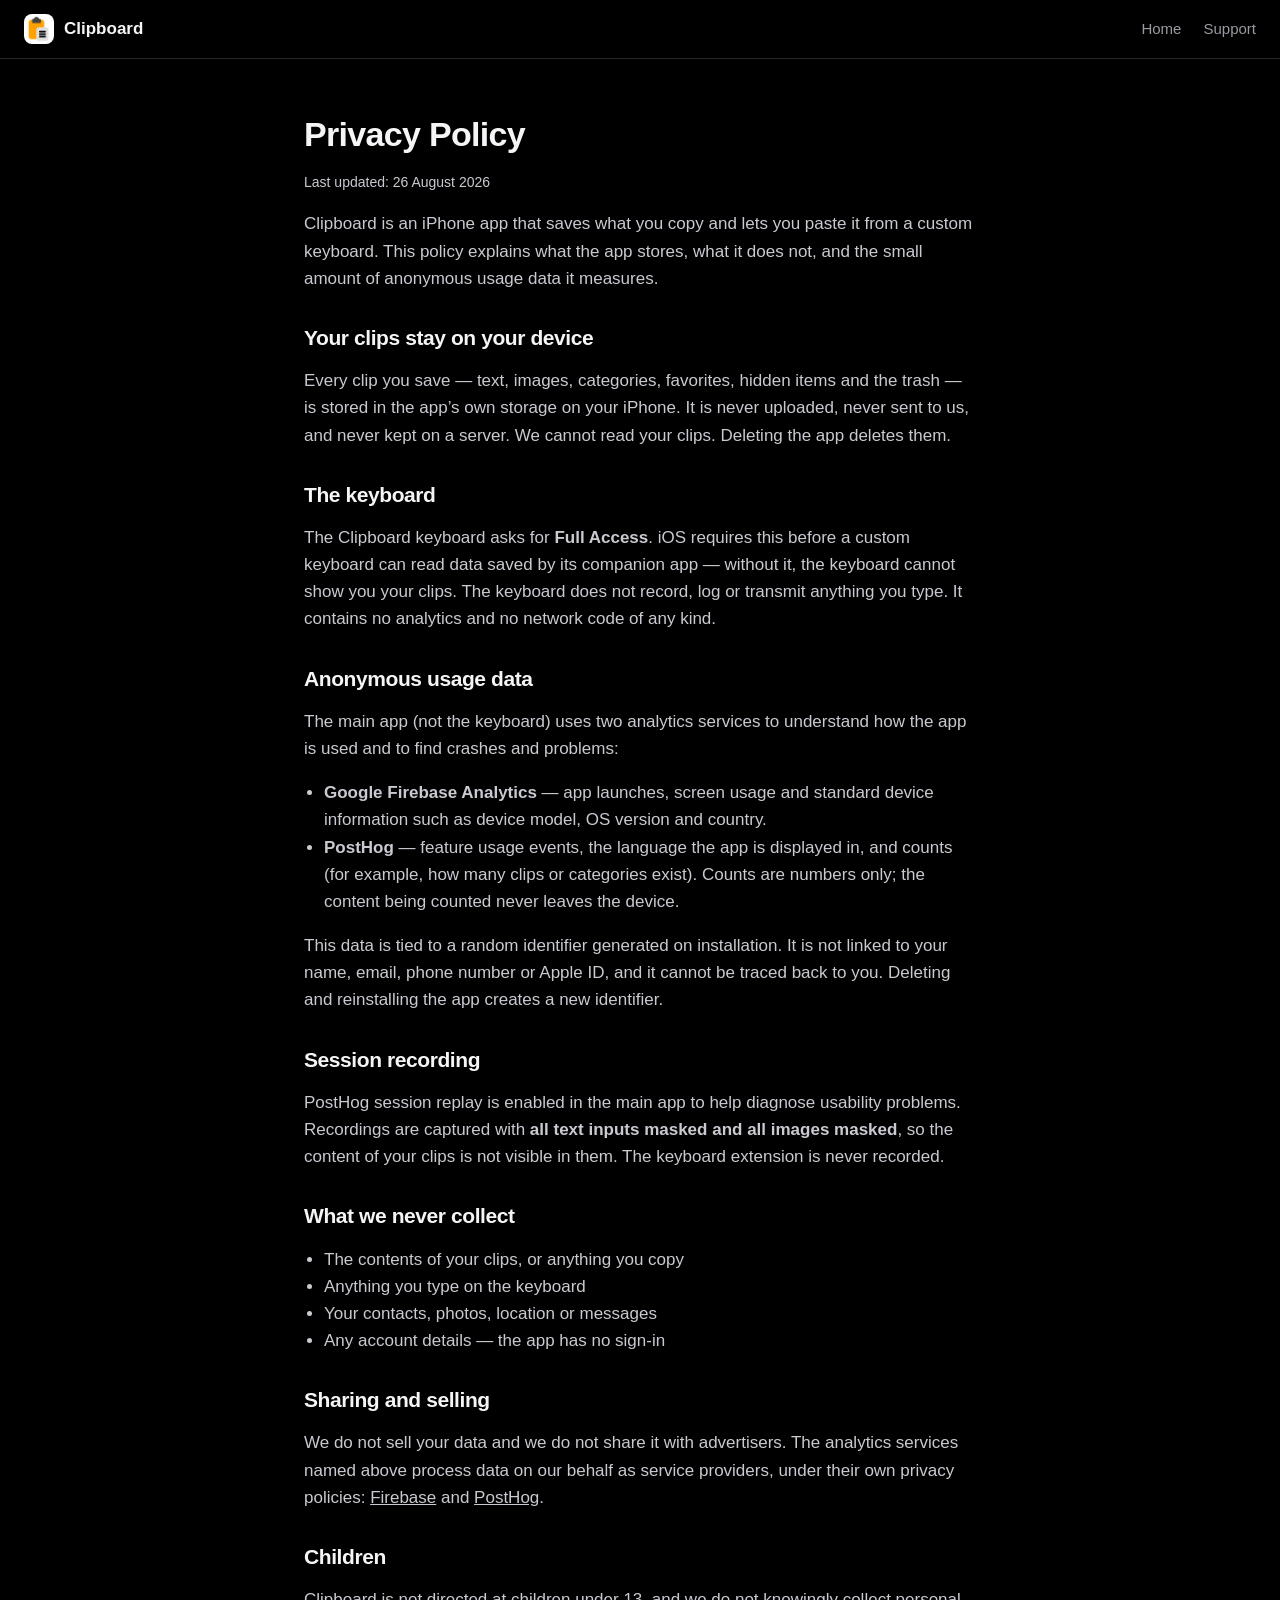
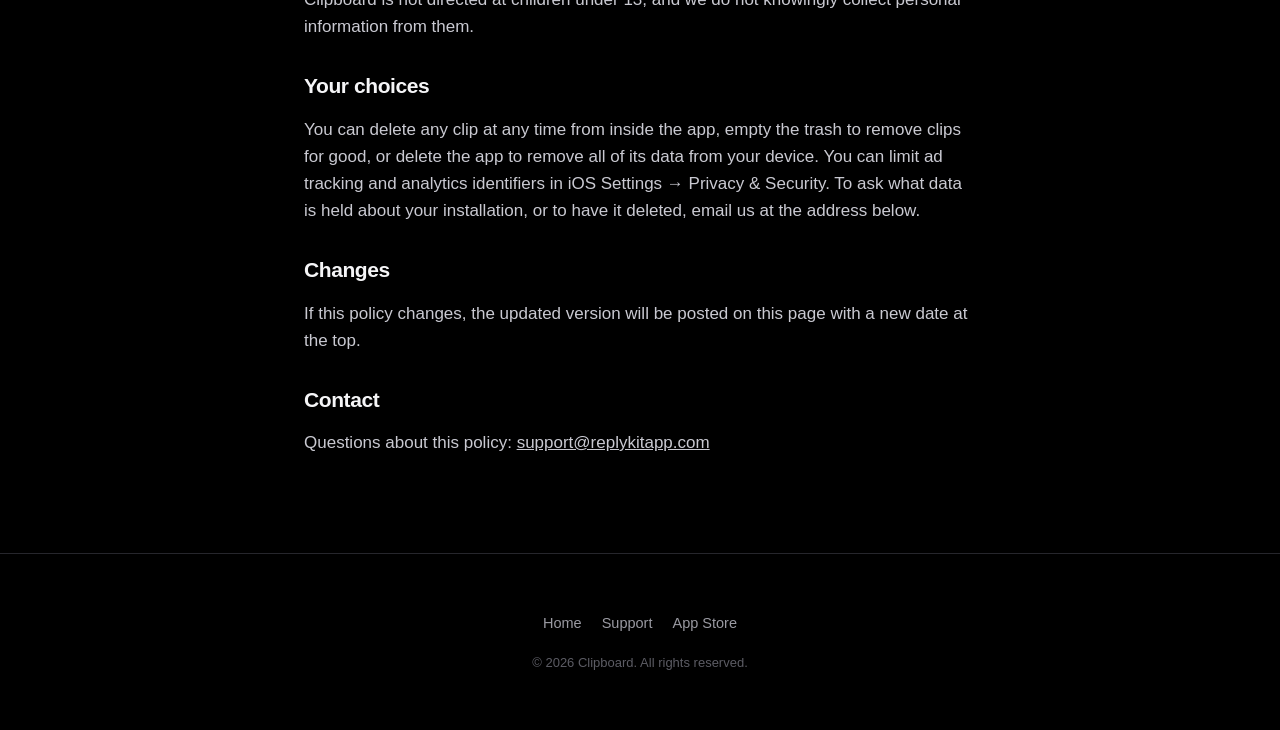
==== privacy.html @ fcdd83ca "Clipboard website: landing page, privacy policy, support page" ====
<!DOCTYPE html>
<html lang="en">
<head>
<meta charset="utf-8">
<meta name="viewport" content="width=device-width, initial-scale=1">
<title>Privacy Policy — Clipboard</title>
<meta name="description" content="How the Clipboard iPhone app handles your data.">
<link rel="icon" href="assets/favicon.png">
<link rel="apple-touch-icon" href="assets/apple-touch-icon.png">
<link rel="stylesheet" href="style.css">
</head>
<body>

<header class="nav">
  <a class="brand" href="./"><img src="assets/icon.png" alt=""><span>Clipboard</span></a>
  <nav><a href="./">Home</a><a href="support.html">Support</a></nav>
</header>

<main class="page">
  <h1>Privacy Policy</h1>
  <p class="updated">Last updated: 26 August 2026</p>

  <p>Clipboard is an iPhone app that saves what you copy and lets you paste it from a custom keyboard. This policy explains what the app stores, what it does not, and the small amount of anonymous usage data it measures.</p>

  <h2>Your clips stay on your device</h2>
  <p>Every clip you save — text, images, categories, favorites, hidden items and the trash — is stored in the app’s own storage on your iPhone. It is never uploaded, never sent to us, and never kept on a server. We cannot read your clips. Deleting the app deletes them.</p>

  <h2>The keyboard</h2>
  <p>The Clipboard keyboard asks for <strong>Full Access</strong>. iOS requires this before a custom keyboard can read data saved by its companion app — without it, the keyboard cannot show you your clips. The keyboard does not record, log or transmit anything you type. It contains no analytics and no network code of any kind.</p>

  <h2>Anonymous usage data</h2>
  <p>The main app (not the keyboard) uses two analytics services to understand how the app is used and to find crashes and problems:</p>
  <ul>
    <li><strong>Google Firebase Analytics</strong> — app launches, screen usage and standard device information such as device model, OS version and country.</li>
    <li><strong>PostHog</strong> — feature usage events, the language the app is displayed in, and counts (for example, how many clips or categories exist). Counts are numbers only; the content being counted never leaves the device.</li>
  </ul>
  <p>This data is tied to a random identifier generated on installation. It is not linked to your name, email, phone number or Apple ID, and it cannot be traced back to you. Deleting and reinstalling the app creates a new identifier.</p>

  <h2>Session recording</h2>
  <p>PostHog session replay is enabled in the main app to help diagnose usability problems. Recordings are captured with <strong>all text inputs masked and all images masked</strong>, so the content of your clips is not visible in them. The keyboard extension is never recorded.</p>

  <h2>What we never collect</h2>
  <ul>
    <li>The contents of your clips, or anything you copy</li>
    <li>Anything you type on the keyboard</li>
    <li>Your contacts, photos, location or messages</li>
    <li>Any account details — the app has no sign-in</li>
  </ul>

  <h2>Sharing and selling</h2>
  <p>We do not sell your data and we do not share it with advertisers. The analytics services named above process data on our behalf as service providers, under their own privacy policies: <a href="https://firebase.google.com/support/privacy">Firebase</a> and <a href="https://posthog.com/privacy">PostHog</a>.</p>

  <h2>Children</h2>
  <p>Clipboard is not directed at children under 13, and we do not knowingly collect personal information from them.</p>

  <h2>Your choices</h2>
  <p>You can delete any clip at any time from inside the app, empty the trash to remove clips for good, or delete the app to remove all of its data from your device. You can limit ad tracking and analytics identifiers in iOS Settings → Privacy &amp; Security. To ask what data is held about your installation, or to have it deleted, email us at the address below.</p>

  <h2>Changes</h2>
  <p>If this policy changes, the updated version will be posted on this page with a new date at the top.</p>

  <h2>Contact</h2>
  <p>Questions about this policy: <a href="mailto:support@replykitapp.com">support@replykitapp.com</a></p>
</main>

<footer class="footer">
  <nav><a href="./">Home</a><a href="support.html">Support</a><a href="https://apps.apple.com/app/id6804240016">App Store</a></nav>
  <p class="copy">© 2026 Clipboard. All rights reserved.</p>
</footer>

</body>
</html>
---- style.css ----
/* Clipboard — landing page styles */

:root {
  --bg: #000000;
  --bg-alt: #0d0d0f;
  --card: #16161a;
  --line: #26262c;
  --text: #f5f5f7;
  --muted: #9a9aa2;
  --accent: #ffd60a;
  --accent-ink: #17170a;
  --radius: 18px;
  --max: 1080px;
  --font: -apple-system, BlinkMacSystemFont, "SF Pro Text", "Segoe UI", Roboto, Helvetica, Arial, sans-serif;
}

* { box-sizing: border-box; }

html { scroll-behavior: smooth; }

body {
  margin: 0;
  background: var(--bg);
  color: var(--text);
  font-family: var(--font);
  font-size: 17px;
  line-height: 1.6;
  -webkit-font-smoothing: antialiased;
}

img { max-width: 100%; display: block; }

a { color: inherit; }

h1, h2, h3 { line-height: 1.15; letter-spacing: -0.02em; margin: 0 0 .5em; }

/* ---------- nav ---------- */

.nav {
  position: sticky;
  top: 0;
  z-index: 10;
  display: flex;
  align-items: center;
  justify-content: space-between;
  gap: 16px;
  padding: 14px 24px;
  background: rgba(0, 0, 0, .72);
  backdrop-filter: saturate(180%) blur(14px);
  border-bottom: 1px solid var(--line);
}

.brand {
  display: flex;
  align-items: center;
  gap: 10px;
  font-weight: 600;
  text-decoration: none;
}

.brand img { width: 30px; height: 30px; border-radius: 8px; }

.nav nav { display: flex; align-items: center; gap: 22px; }

.nav nav a { color: var(--muted); text-decoration: none; font-size: 15px; }

.nav nav a:hover { color: var(--text); }

/* ---------- buttons ---------- */

.btn {
  display: inline-block;
  background: var(--accent);
  color: var(--accent-ink);
  font-weight: 600;
  font-size: 16px;
  text-decoration: none;
  padding: 13px 24px;
  border-radius: 999px;
  border: 1px solid var(--accent);
  transition: transform .15s ease, opacity .15s ease;
}

.btn:hover { transform: translateY(-1px); opacity: .92; }

.btn-sm { padding: 8px 16px; font-size: 14px; }

.btn-ghost {
  background: transparent;
  color: var(--text);
  border-color: var(--line);
}

/* ---------- hero ---------- */

.hero {
  max-width: var(--max);
  margin: 0 auto;
  padding: 72px 24px 40px;
  display: grid;
  grid-template-columns: 1.05fr .95fr;
  gap: 48px;
  align-items: center;
}

.eyebrow {
  margin: 0 0 14px;
  font-size: 13px;
  letter-spacing: .12em;
  text-transform: uppercase;
  color: var(--accent);
}

.hero h1 { font-size: clamp(38px, 5.4vw, 60px); font-weight: 700; }

.hi { color: var(--accent); }

.lede { color: var(--muted); font-size: 18px; max-width: 46ch; }

.cta { display: flex; flex-wrap: wrap; gap: 12px; margin: 28px 0 14px; }

.fineprint { color: #6d6d76; font-size: 14px; margin: 0; }

.hero-shots { position: relative; min-height: 460px; }

.shot {
  border-radius: 26px;
  border: 1px solid var(--line);
  box-shadow: 0 30px 70px rgba(0, 0, 0, .75);
}

.shot-back {
  position: absolute;
  top: 0;
  right: 0;
  width: 62%;
  transform: rotate(4deg);
  opacity: .85;
}

.shot-front {
  position: relative;
  width: 62%;
  margin-top: 46px;
  transform: rotate(-3deg);
}

/* ---------- sections ---------- */

.section {
  max-width: var(--max);
  margin: 0 auto;
  padding: 72px 24px;
}

.section h2 { font-size: clamp(26px, 3.4vw, 36px); margin-bottom: 32px; }

.section-alt {
  max-width: none;
  background: var(--bg-alt);
  border-block: 1px solid var(--line);
}

.section-alt > * { max-width: var(--max); margin-inline: auto; }

/* ---------- feature grid ---------- */

.grid {
  display: grid;
  grid-template-columns: repeat(auto-fit, minmax(260px, 1fr));
  gap: 18px;
}

.card {
  background: var(--card);
  border: 1px solid var(--line);
  border-radius: var(--radius);
  padding: 24px;
}

.card h3 { font-size: 19px; }

.card p { color: var(--muted); margin: 0; font-size: 15.5px; }

.ico { font-size: 24px; margin-bottom: 10px; }

/* ---------- steps ---------- */

.steps {
  list-style: none;
  counter-reset: none;
  margin: 0;
  padding: 0;
  display: grid;
  grid-template-columns: repeat(auto-fit, minmax(260px, 1fr));
  gap: 28px;
}

.num {
  display: grid;
  place-items: center;
  width: 38px;
  height: 38px;
  border-radius: 50%;
  background: var(--accent);
  color: var(--accent-ink);
  font-weight: 700;
  margin-bottom: 14px;
}

.steps h3 { font-size: 19px; }

.steps p { color: var(--muted); margin: 0; font-size: 15.5px; }

/* ---------- screenshot strip ---------- */

.strip {
  display: flex;
  gap: 20px;
  overflow-x: auto;
  padding-bottom: 12px;
  scroll-snap-type: x mandatory;
}

.strip figure { margin: 0; flex: 0 0 240px; scroll-snap-align: start; }

.strip img { border-radius: 22px; border: 1px solid var(--line); }

.strip figcaption { color: var(--muted); font-size: 14px; margin-top: 10px; text-align: center; }

/* ---------- privacy ---------- */

.privacy p { color: var(--muted); max-width: 62ch; font-size: 17px; }

.privacy .btn-ghost { margin-top: 18px; }

/* ---------- faq ---------- */

.faq details {
  border-bottom: 1px solid var(--line);
  padding: 18px 0;
}

.faq summary { cursor: pointer; font-weight: 600; font-size: 17px; }

.faq summary::marker { color: var(--accent); }

.faq p { color: var(--muted); margin: 10px 0 0; font-size: 15.5px; }

/* ---------- footer ---------- */

.footer {
  border-top: 1px solid var(--line);
  padding: 40px 24px 56px;
  text-align: center;
  color: var(--muted);
  font-size: 14.5px;
}

.footer > div { display: flex; align-items: center; justify-content: center; gap: 10px; }

.foot-icon { width: 26px; height: 26px; border-radius: 7px; }

.footer nav { display: flex; flex-wrap: wrap; justify-content: center; gap: 20px; margin: 18px 0; }

.footer nav a { text-decoration: none; }

.footer nav a:hover { color: var(--accent); }

.copy { color: #5c5c64; font-size: 13px; margin: 0; }

/* ---------- article pages (privacy, support) ---------- */

.page {
  max-width: 720px;
  margin: 0 auto;
  padding: 56px 24px 80px;
}

.page h1 { font-size: 34px; }

.page h2 { font-size: 21px; margin-top: 34px; }

.page p, .page li { color: #c9c9d1; }

.page ul { padding-left: 20px; }

.updated { color: var(--muted); font-size: 14px; }

/* ---------- responsive ---------- */

@media (max-width: 820px) {
  .hero { grid-template-columns: 1fr; padding-top: 48px; }
  .hero-shots { min-height: 0; display: flex; justify-content: center; gap: 14px; }
  .shot-back { position: static; width: 46%; transform: rotate(3deg); }
  .shot-front { width: 46%; margin-top: 0; }
  .nav nav a:not(.btn) { display: none; }
}
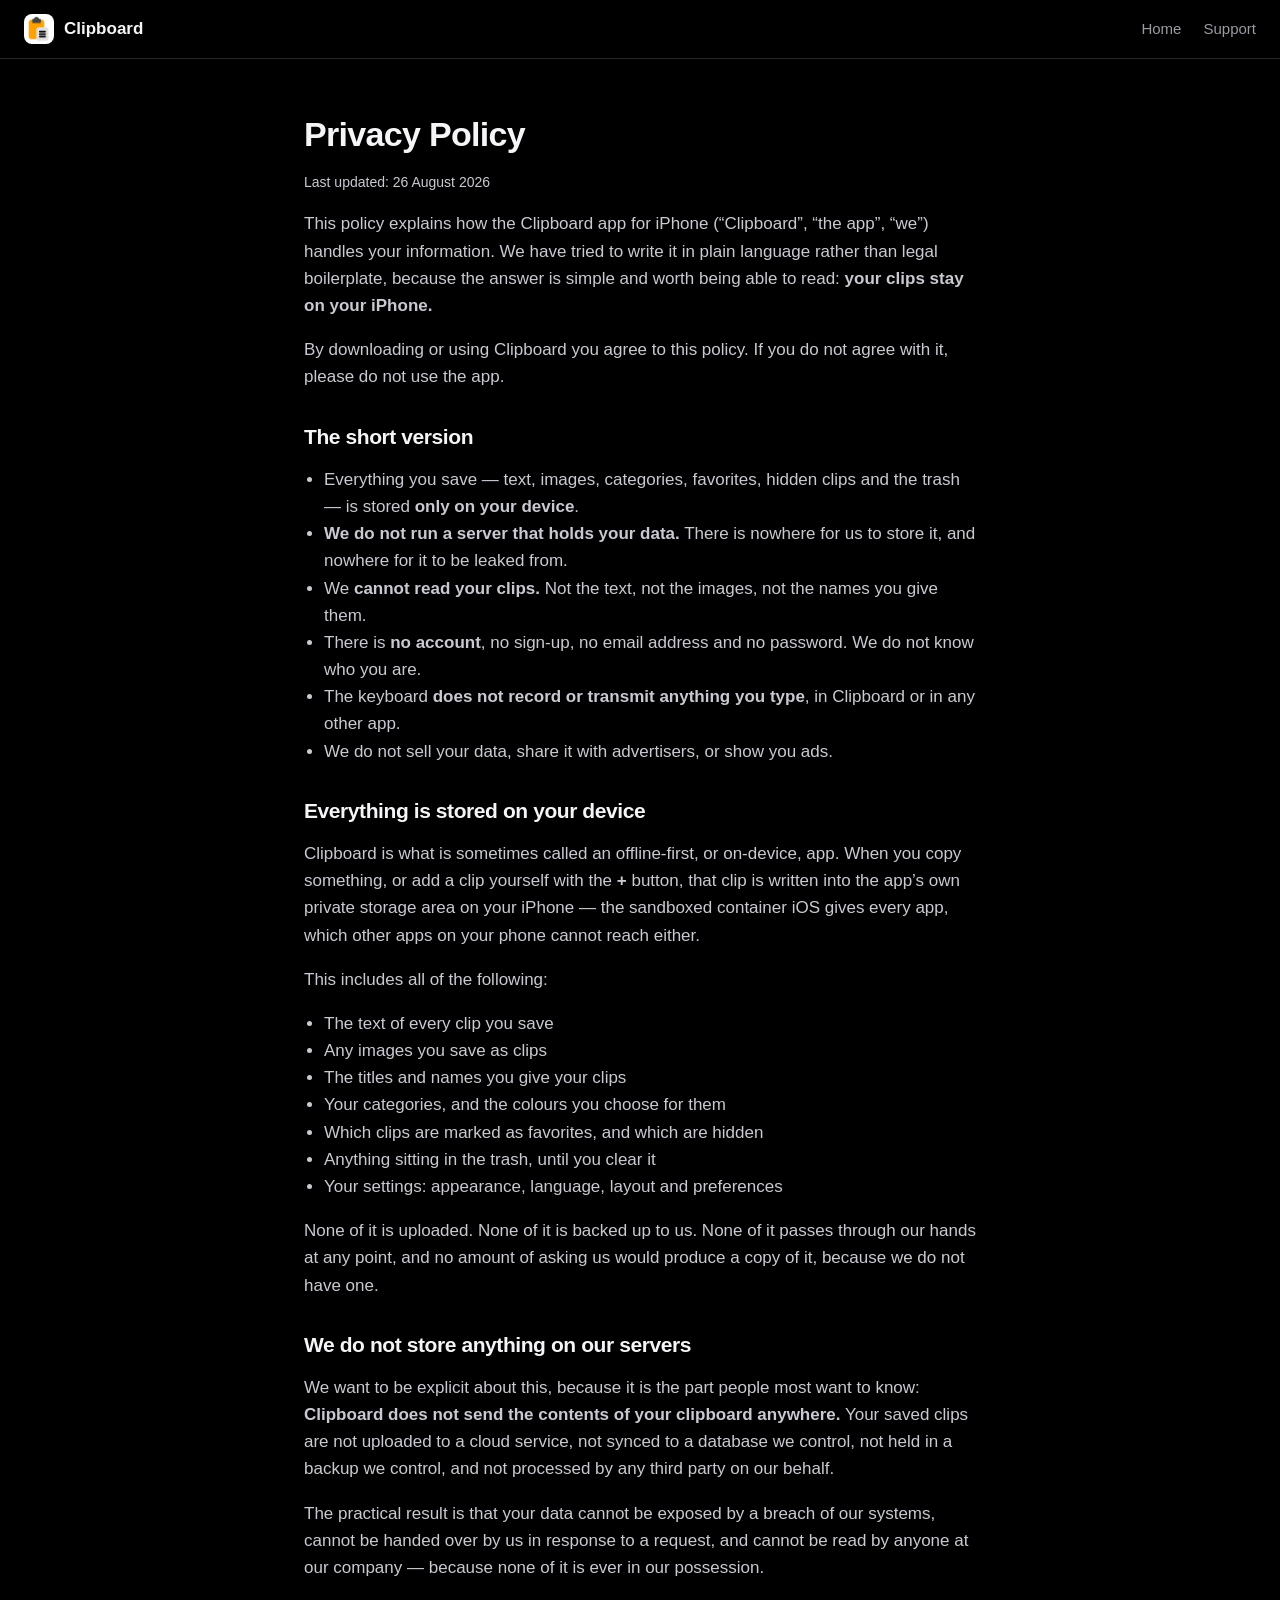
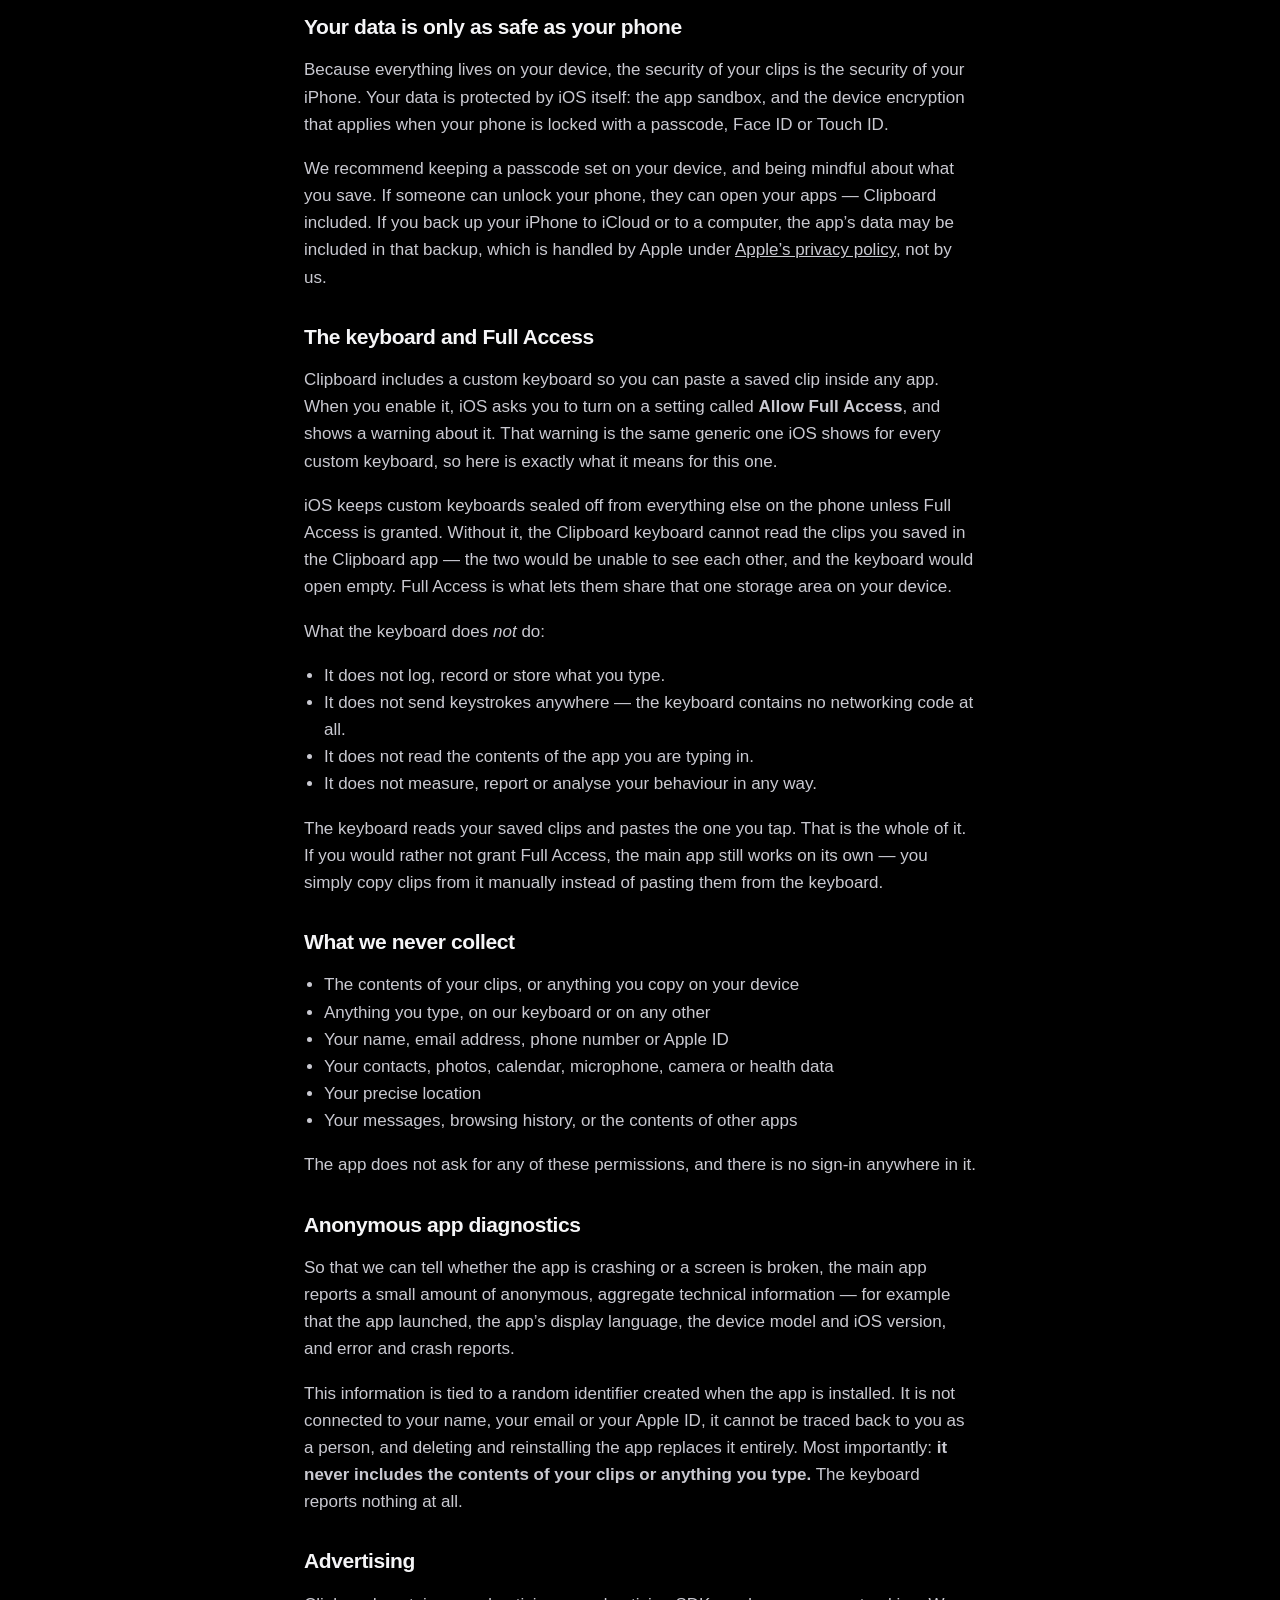
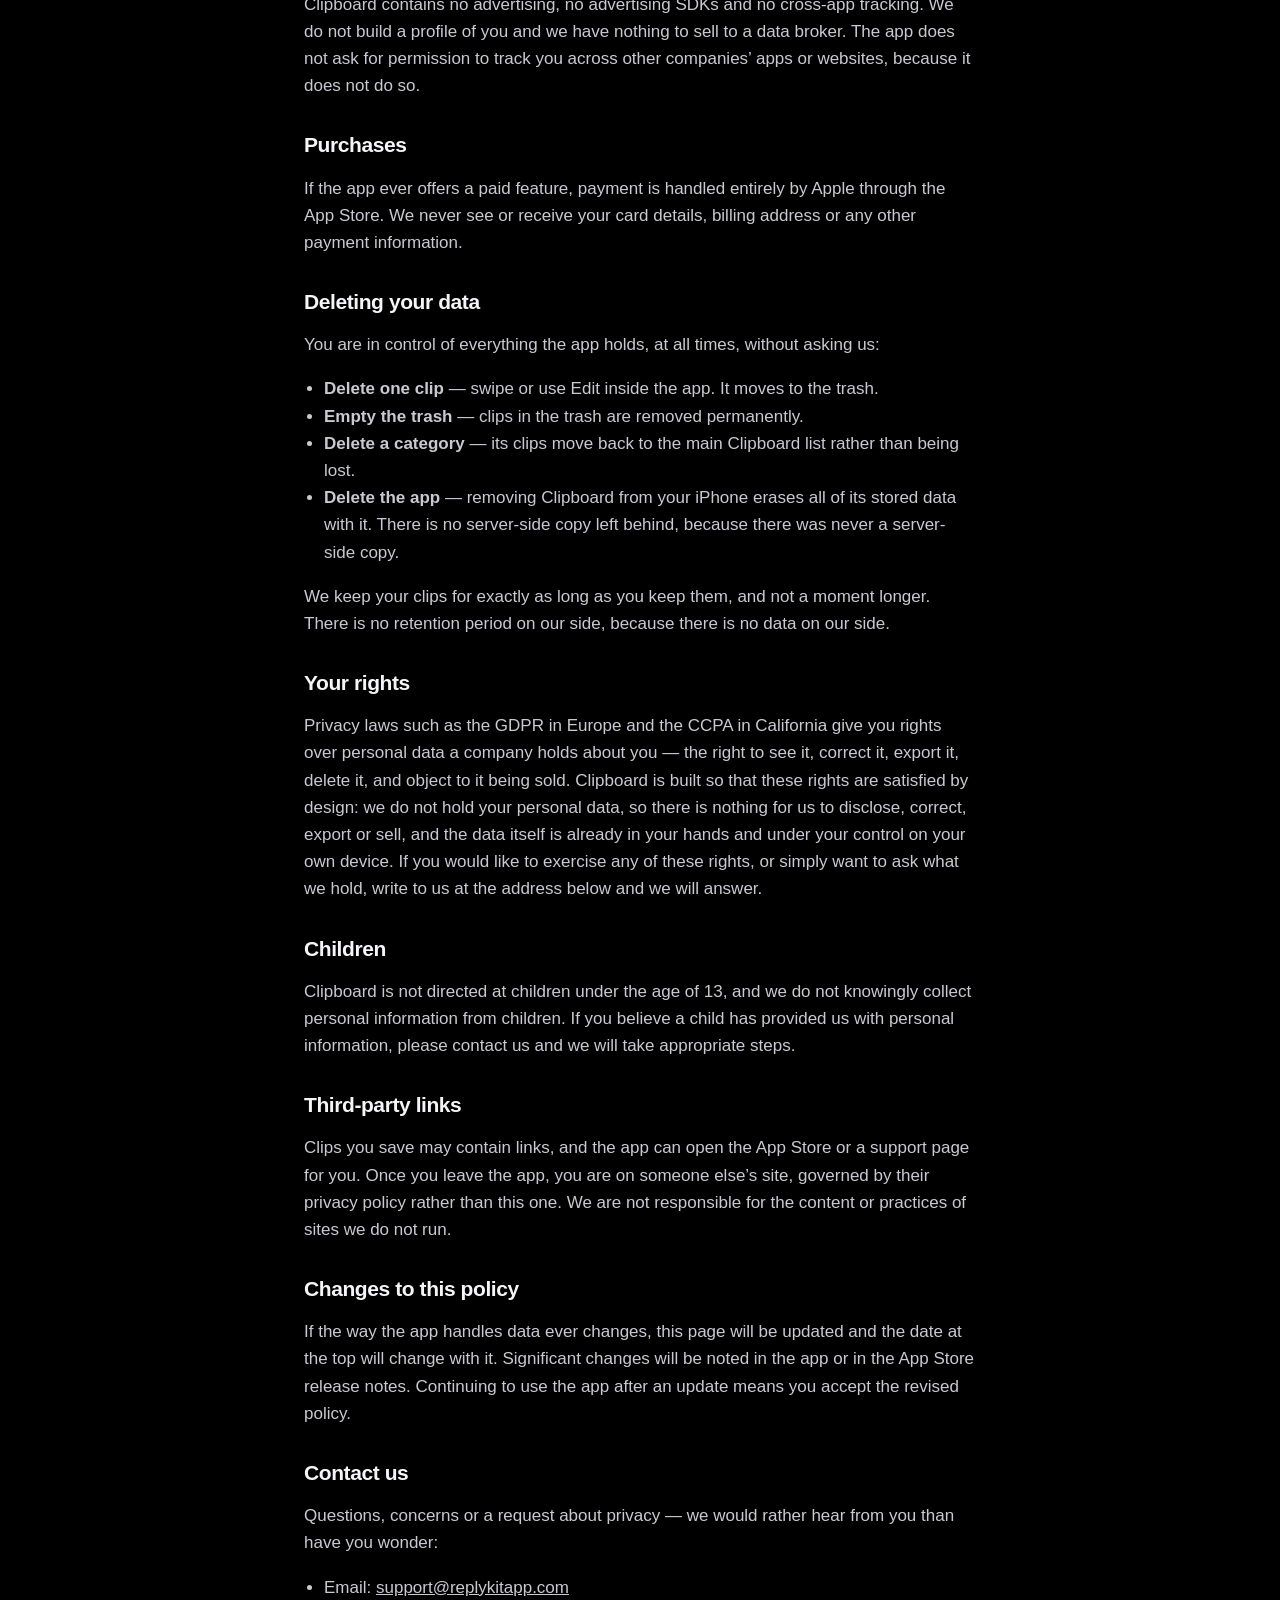
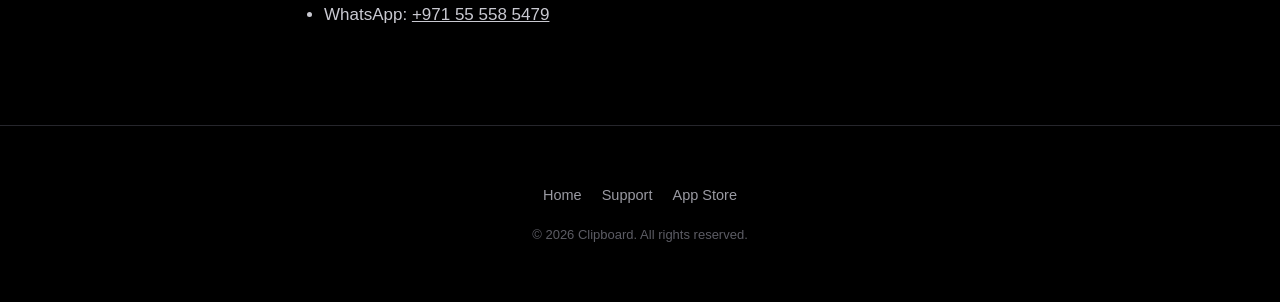
==== commit 6cf56332: "Rewrite privacy policy: on-device storage, no server, expanded sections" ====
--- a/privacy.html
+++ b/privacy.html
@@ -4,7 +4,7 @@
 <meta charset="utf-8">
 <meta name="viewport" content="width=device-width, initial-scale=1">
 <title>Privacy Policy — Clipboard</title>
-<meta name="description" content="How the Clipboard iPhone app handles your data.">
+<meta name="description" content="Everything you save in Clipboard stays on your iPhone. Nothing is uploaded, and nothing is stored on our servers.">
 <link rel="icon" href="assets/favicon.png">
 <link rel="apple-touch-icon" href="assets/apple-touch-icon.png">
 <link rel="stylesheet" href="style.css">
@@ -20,47 +20,103 @@
   <h1>Privacy Policy</h1>
   <p class="updated">Last updated: 26 August 2026</p>
 
-  <p>Clipboard is an iPhone app that saves what you copy and lets you paste it from a custom keyboard. This policy explains what the app stores, what it does not, and the small amount of anonymous usage data it measures.</p>
+  <p>This policy explains how the Clipboard app for iPhone (“Clipboard”, “the app”, “we”) handles your information. We have tried to write it in plain language rather than legal boilerplate, because the answer is simple and worth being able to read: <strong>your clips stay on your iPhone.</strong></p>
 
-  <h2>Your clips stay on your device</h2>
-  <p>Every clip you save — text, images, categories, favorites, hidden items and the trash — is stored in the app’s own storage on your iPhone. It is never uploaded, never sent to us, and never kept on a server. We cannot read your clips. Deleting the app deletes them.</p>
+  <p>By downloading or using Clipboard you agree to this policy. If you do not agree with it, please do not use the app.</p>
 
-  <h2>The keyboard</h2>
-  <p>The Clipboard keyboard asks for <strong>Full Access</strong>. iOS requires this before a custom keyboard can read data saved by its companion app — without it, the keyboard cannot show you your clips. The keyboard does not record, log or transmit anything you type. It contains no analytics and no network code of any kind.</p>
+  <h2>The short version</h2>
+  <ul>
+    <li>Everything you save — text, images, categories, favorites, hidden clips and the trash — is stored <strong>only on your device</strong>.</li>
+    <li><strong>We do not run a server that holds your data.</strong> There is nowhere for us to store it, and nowhere for it to be leaked from.</li>
+    <li>We <strong>cannot read your clips.</strong> Not the text, not the images, not the names you give them.</li>
+    <li>There is <strong>no account</strong>, no sign-up, no email address and no password. We do not know who you are.</li>
+    <li>The keyboard <strong>does not record or transmit anything you type</strong>, in Clipboard or in any other app.</li>
+    <li>We do not sell your data, share it with advertisers, or show you ads.</li>
+  </ul>
 
-  <h2>Anonymous usage data</h2>
-  <p>The main app (not the keyboard) uses two analytics services to understand how the app is used and to find crashes and problems:</p>
+  <h2>Everything is stored on your device</h2>
+  <p>Clipboard is what is sometimes called an offline-first, or on-device, app. When you copy something, or add a clip yourself with the <strong>+</strong> button, that clip is written into the app’s own private storage area on your iPhone — the sandboxed container iOS gives every app, which other apps on your phone cannot reach either.</p>
+  <p>This includes all of the following:</p>
   <ul>
-    <li><strong>Google Firebase Analytics</strong> — app launches, screen usage and standard device information such as device model, OS version and country.</li>
-    <li><strong>PostHog</strong> — feature usage events, the language the app is displayed in, and counts (for example, how many clips or categories exist). Counts are numbers only; the content being counted never leaves the device.</li>
+    <li>The text of every clip you save</li>
+    <li>Any images you save as clips</li>
+    <li>The titles and names you give your clips</li>
+    <li>Your categories, and the colours you choose for them</li>
+    <li>Which clips are marked as favorites, and which are hidden</li>
+    <li>Anything sitting in the trash, until you clear it</li>
+    <li>Your settings: appearance, language, layout and preferences</li>
   </ul>
-  <p>This data is tied to a random identifier generated on installation. It is not linked to your name, email, phone number or Apple ID, and it cannot be traced back to you. Deleting and reinstalling the app creates a new identifier.</p>
+  <p>None of it is uploaded. None of it is backed up to us. None of it passes through our hands at any point, and no amount of asking us would produce a copy of it, because we do not have one.</p>
 
-  <h2>Session recording</h2>
-  <p>PostHog session replay is enabled in the main app to help diagnose usability problems. Recordings are captured with <strong>all text inputs masked and all images masked</strong>, so the content of your clips is not visible in them. The keyboard extension is never recorded.</p>
+  <h2>We do not store anything on our servers</h2>
+  <p>We want to be explicit about this, because it is the part people most want to know: <strong>Clipboard does not send the contents of your clipboard anywhere.</strong> Your saved clips are not uploaded to a cloud service, not synced to a database we control, not held in a backup we control, and not processed by any third party on our behalf.</p>
+  <p>The practical result is that your data cannot be exposed by a breach of our systems, cannot be handed over by us in response to a request, and cannot be read by anyone at our company — because none of it is ever in our possession.</p>
+
+  <h2>Your data is only as safe as your phone</h2>
+  <p>Because everything lives on your device, the security of your clips is the security of your iPhone. Your data is protected by iOS itself: the app sandbox, and the device encryption that applies when your phone is locked with a passcode, Face&nbsp;ID or Touch&nbsp;ID.</p>
+  <p>We recommend keeping a passcode set on your device, and being mindful about what you save. If someone can unlock your phone, they can open your apps — Clipboard included. If you back up your iPhone to iCloud or to a computer, the app’s data may be included in that backup, which is handled by Apple under <a href="https://www.apple.com/legal/privacy/">Apple’s privacy policy</a>, not by us.</p>
+
+  <h2>The keyboard and Full Access</h2>
+  <p>Clipboard includes a custom keyboard so you can paste a saved clip inside any app. When you enable it, iOS asks you to turn on a setting called <strong>Allow Full Access</strong>, and shows a warning about it. That warning is the same generic one iOS shows for every custom keyboard, so here is exactly what it means for this one.</p>
+  <p>iOS keeps custom keyboards sealed off from everything else on the phone unless Full Access is granted. Without it, the Clipboard keyboard cannot read the clips you saved in the Clipboard app — the two would be unable to see each other, and the keyboard would open empty. Full Access is what lets them share that one storage area on your device.</p>
+  <p>What the keyboard does <em>not</em> do:</p>
+  <ul>
+    <li>It does not log, record or store what you type.</li>
+    <li>It does not send keystrokes anywhere — the keyboard contains no networking code at all.</li>
+    <li>It does not read the contents of the app you are typing in.</li>
+    <li>It does not measure, report or analyse your behaviour in any way.</li>
+  </ul>
+  <p>The keyboard reads your saved clips and pastes the one you tap. That is the whole of it. If you would rather not grant Full Access, the main app still works on its own — you simply copy clips from it manually instead of pasting them from the keyboard.</p>
 
   <h2>What we never collect</h2>
   <ul>
-    <li>The contents of your clips, or anything you copy</li>
-    <li>Anything you type on the keyboard</li>
-    <li>Your contacts, photos, location or messages</li>
-    <li>Any account details — the app has no sign-in</li>
+    <li>The contents of your clips, or anything you copy on your device</li>
+    <li>Anything you type, on our keyboard or on any other</li>
+    <li>Your name, email address, phone number or Apple ID</li>
+    <li>Your contacts, photos, calendar, microphone, camera or health data</li>
+    <li>Your precise location</li>
+    <li>Your messages, browsing history, or the contents of other apps</li>
   </ul>
+  <p>The app does not ask for any of these permissions, and there is no sign-in anywhere in it.</p>
 
-  <h2>Sharing and selling</h2>
-  <p>We do not sell your data and we do not share it with advertisers. The analytics services named above process data on our behalf as service providers, under their own privacy policies: <a href="https://firebase.google.com/support/privacy">Firebase</a> and <a href="https://posthog.com/privacy">PostHog</a>.</p>
+  <h2>Anonymous app diagnostics</h2>
+  <p>So that we can tell whether the app is crashing or a screen is broken, the main app reports a small amount of anonymous, aggregate technical information — for example that the app launched, the app’s display language, the device model and iOS version, and error and crash reports.</p>
+  <p>This information is tied to a random identifier created when the app is installed. It is not connected to your name, your email or your Apple ID, it cannot be traced back to you as a person, and deleting and reinstalling the app replaces it entirely. Most importantly: <strong>it never includes the contents of your clips or anything you type.</strong> The keyboard reports nothing at all.</p>
+
+  <h2>Advertising</h2>
+  <p>Clipboard contains no advertising, no advertising SDKs and no cross-app tracking. We do not build a profile of you and we have nothing to sell to a data broker. The app does not ask for permission to track you across other companies’ apps or websites, because it does not do so.</p>
+
+  <h2>Purchases</h2>
+  <p>If the app ever offers a paid feature, payment is handled entirely by Apple through the App Store. We never see or receive your card details, billing address or any other payment information.</p>
+
+  <h2>Deleting your data</h2>
+  <p>You are in control of everything the app holds, at all times, without asking us:</p>
+  <ul>
+    <li><strong>Delete one clip</strong> — swipe or use Edit inside the app. It moves to the trash.</li>
+    <li><strong>Empty the trash</strong> — clips in the trash are removed permanently.</li>
+    <li><strong>Delete a category</strong> — its clips move back to the main Clipboard list rather than being lost.</li>
+    <li><strong>Delete the app</strong> — removing Clipboard from your iPhone erases all of its stored data with it. There is no server-side copy left behind, because there was never a server-side copy.</li>
+  </ul>
+  <p>We keep your clips for exactly as long as you keep them, and not a moment longer. There is no retention period on our side, because there is no data on our side.</p>
+
+  <h2>Your rights</h2>
+  <p>Privacy laws such as the GDPR in Europe and the CCPA in California give you rights over personal data a company holds about you — the right to see it, correct it, export it, delete it, and object to it being sold. Clipboard is built so that these rights are satisfied by design: we do not hold your personal data, so there is nothing for us to disclose, correct, export or sell, and the data itself is already in your hands and under your control on your own device. If you would like to exercise any of these rights, or simply want to ask what we hold, write to us at the address below and we will answer.</p>
 
   <h2>Children</h2>
-  <p>Clipboard is not directed at children under 13, and we do not knowingly collect personal information from them.</p>
+  <p>Clipboard is not directed at children under the age of 13, and we do not knowingly collect personal information from children. If you believe a child has provided us with personal information, please contact us and we will take appropriate steps.</p>
 
-  <h2>Your choices</h2>
-  <p>You can delete any clip at any time from inside the app, empty the trash to remove clips for good, or delete the app to remove all of its data from your device. You can limit ad tracking and analytics identifiers in iOS Settings → Privacy &amp; Security. To ask what data is held about your installation, or to have it deleted, email us at the address below.</p>
+  <h2>Third-party links</h2>
+  <p>Clips you save may contain links, and the app can open the App Store or a support page for you. Once you leave the app, you are on someone else’s site, governed by their privacy policy rather than this one. We are not responsible for the content or practices of sites we do not run.</p>
 
-  <h2>Changes</h2>
-  <p>If this policy changes, the updated version will be posted on this page with a new date at the top.</p>
+  <h2>Changes to this policy</h2>
+  <p>If the way the app handles data ever changes, this page will be updated and the date at the top will change with it. Significant changes will be noted in the app or in the App Store release notes. Continuing to use the app after an update means you accept the revised policy.</p>
 
-  <h2>Contact</h2>
-  <p>Questions about this policy: <a href="mailto:support@replykitapp.com">support@replykitapp.com</a></p>
+  <h2>Contact us</h2>
+  <p>Questions, concerns or a request about privacy — we would rather hear from you than have you wonder:</p>
+  <ul>
+    <li>Email: <a href="mailto:support@replykitapp.com">support@replykitapp.com</a></li>
+    <li>WhatsApp: <a href="https://wa.me/971555585479">+971 55 558 5479</a></li>
+  </ul>
 </main>
 
 <footer class="footer">
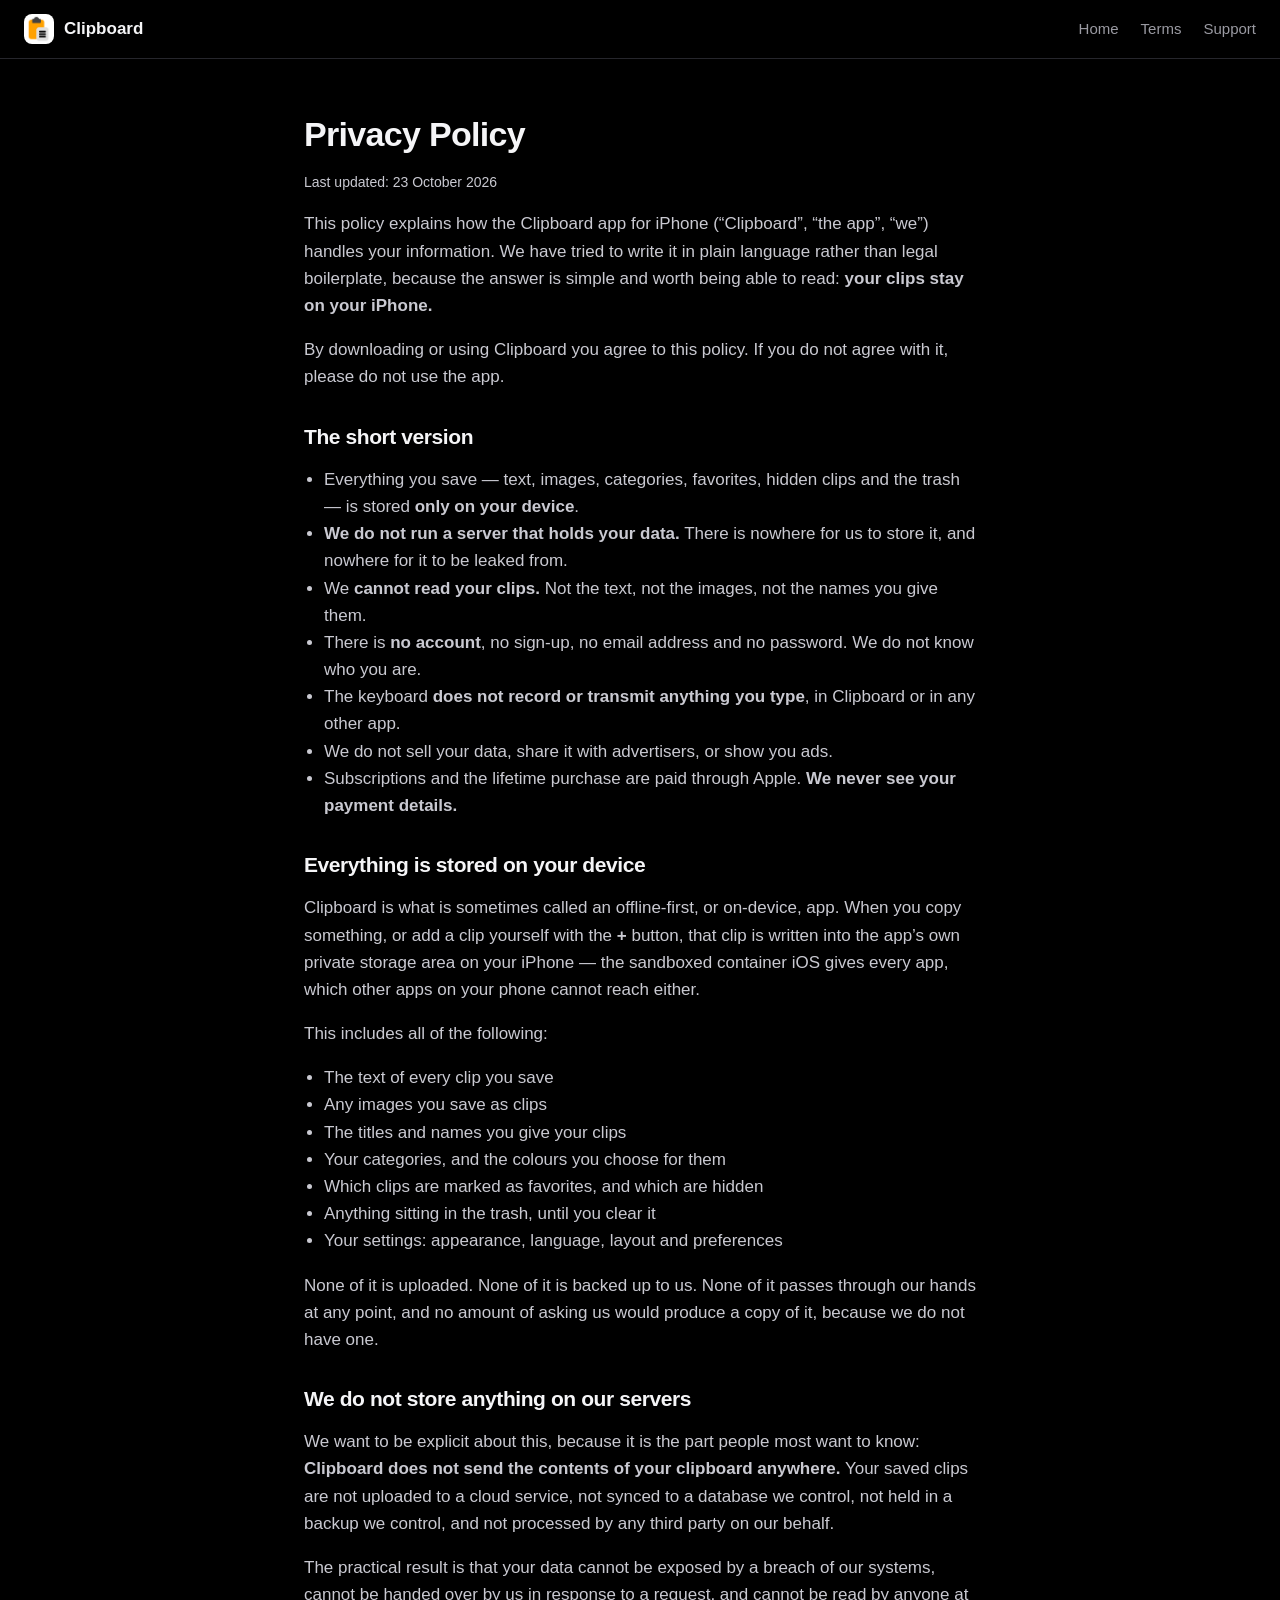
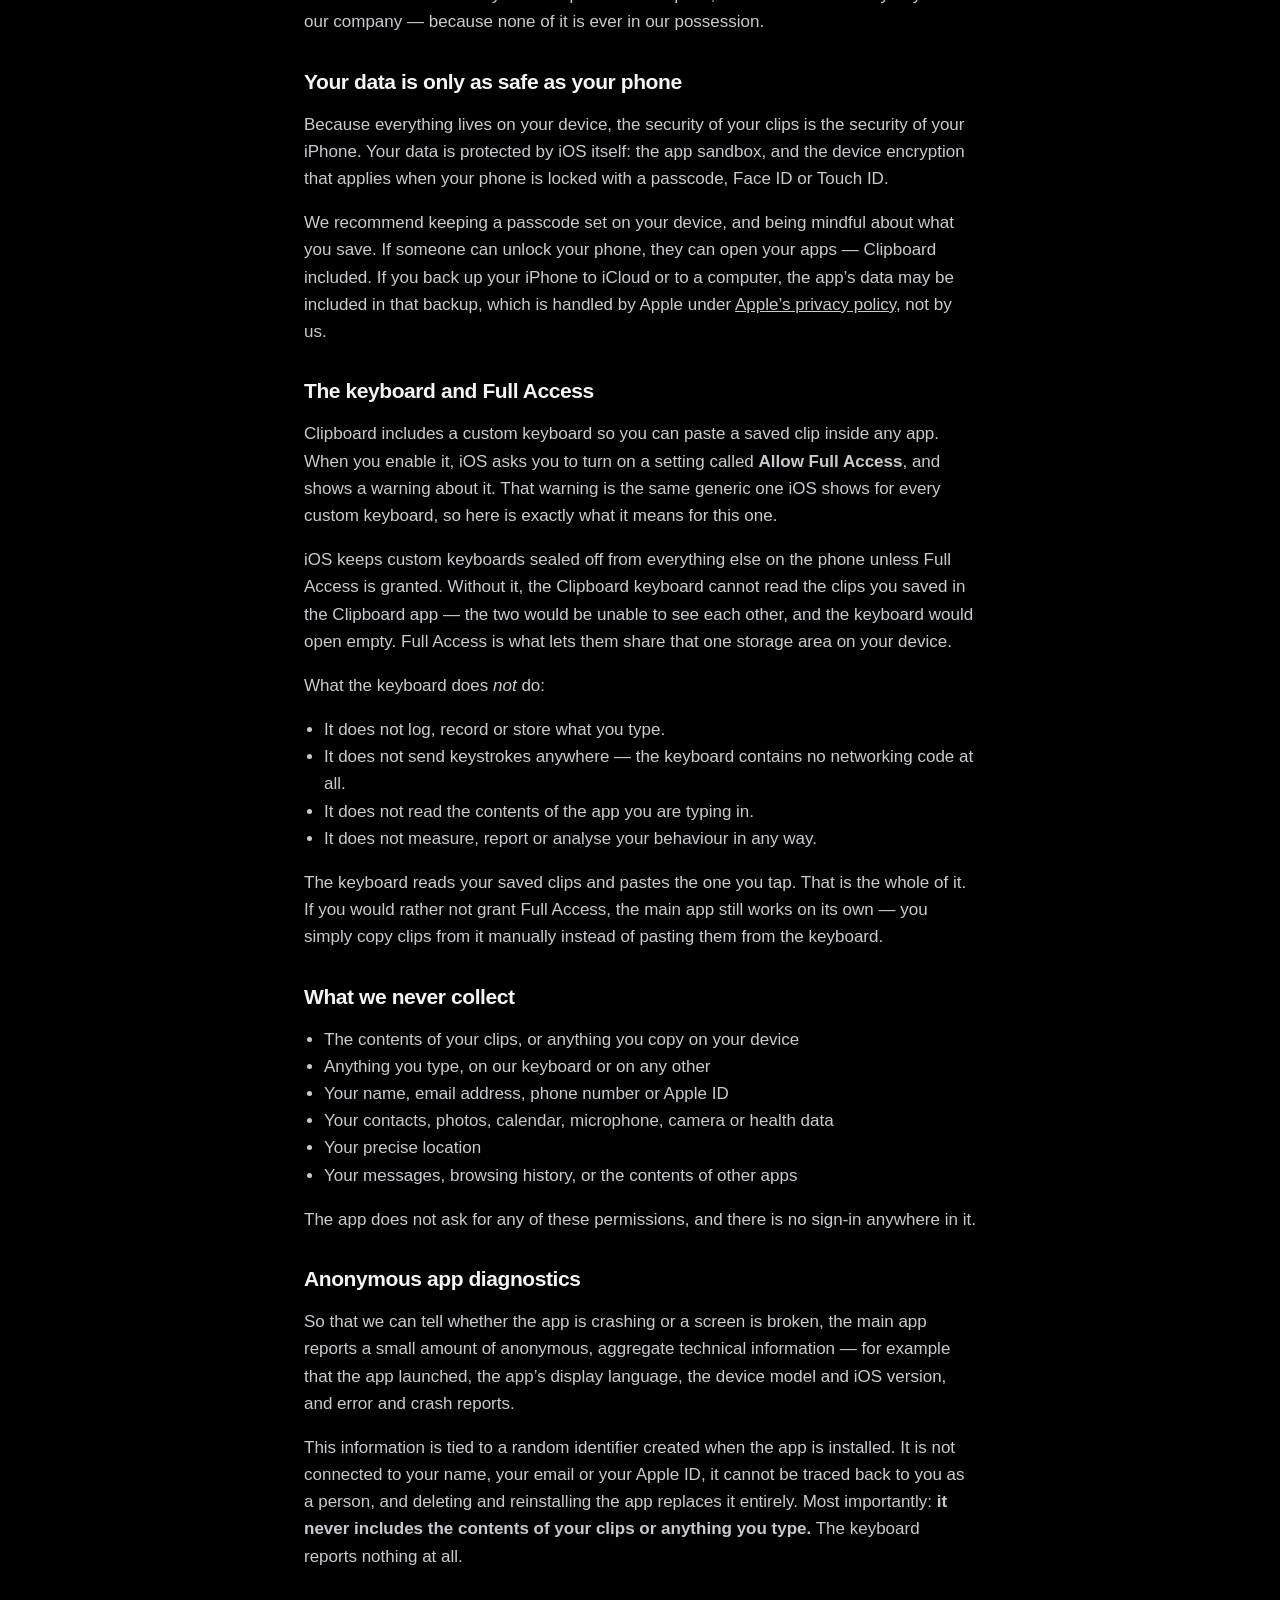
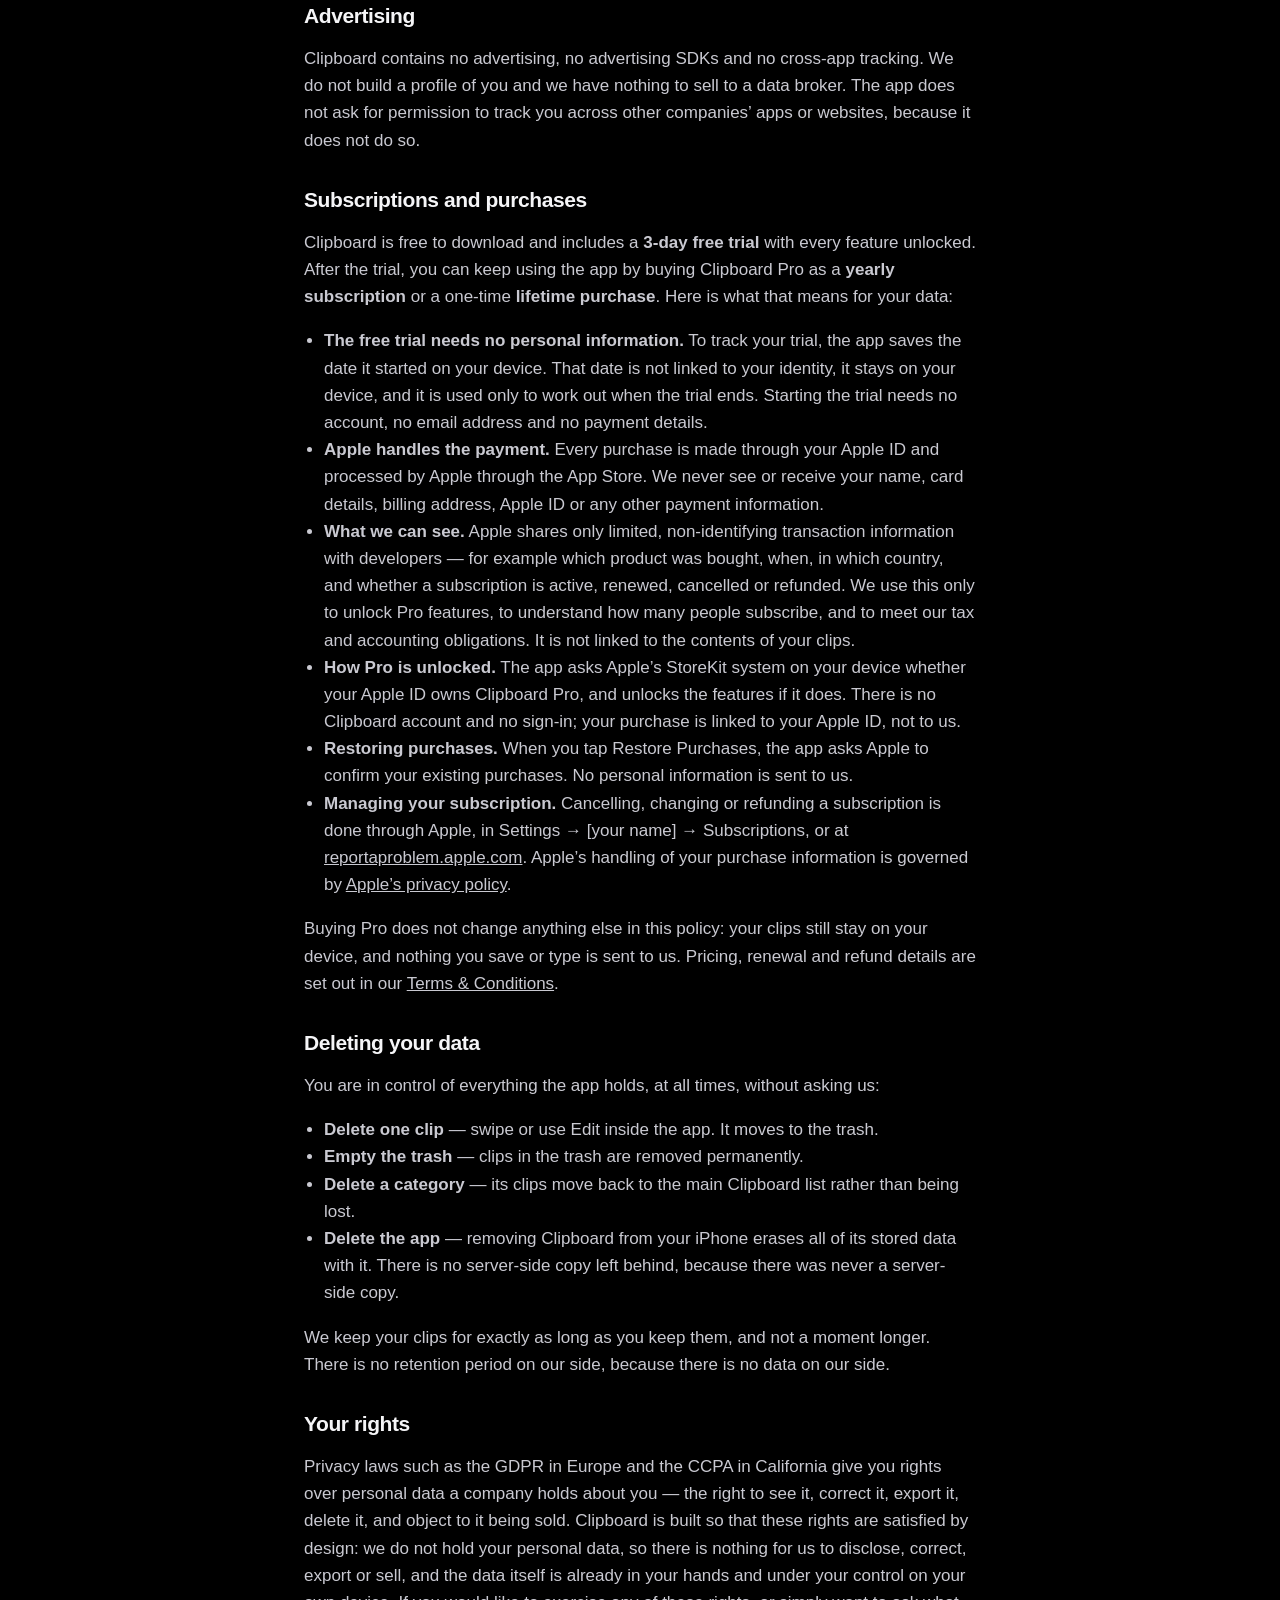
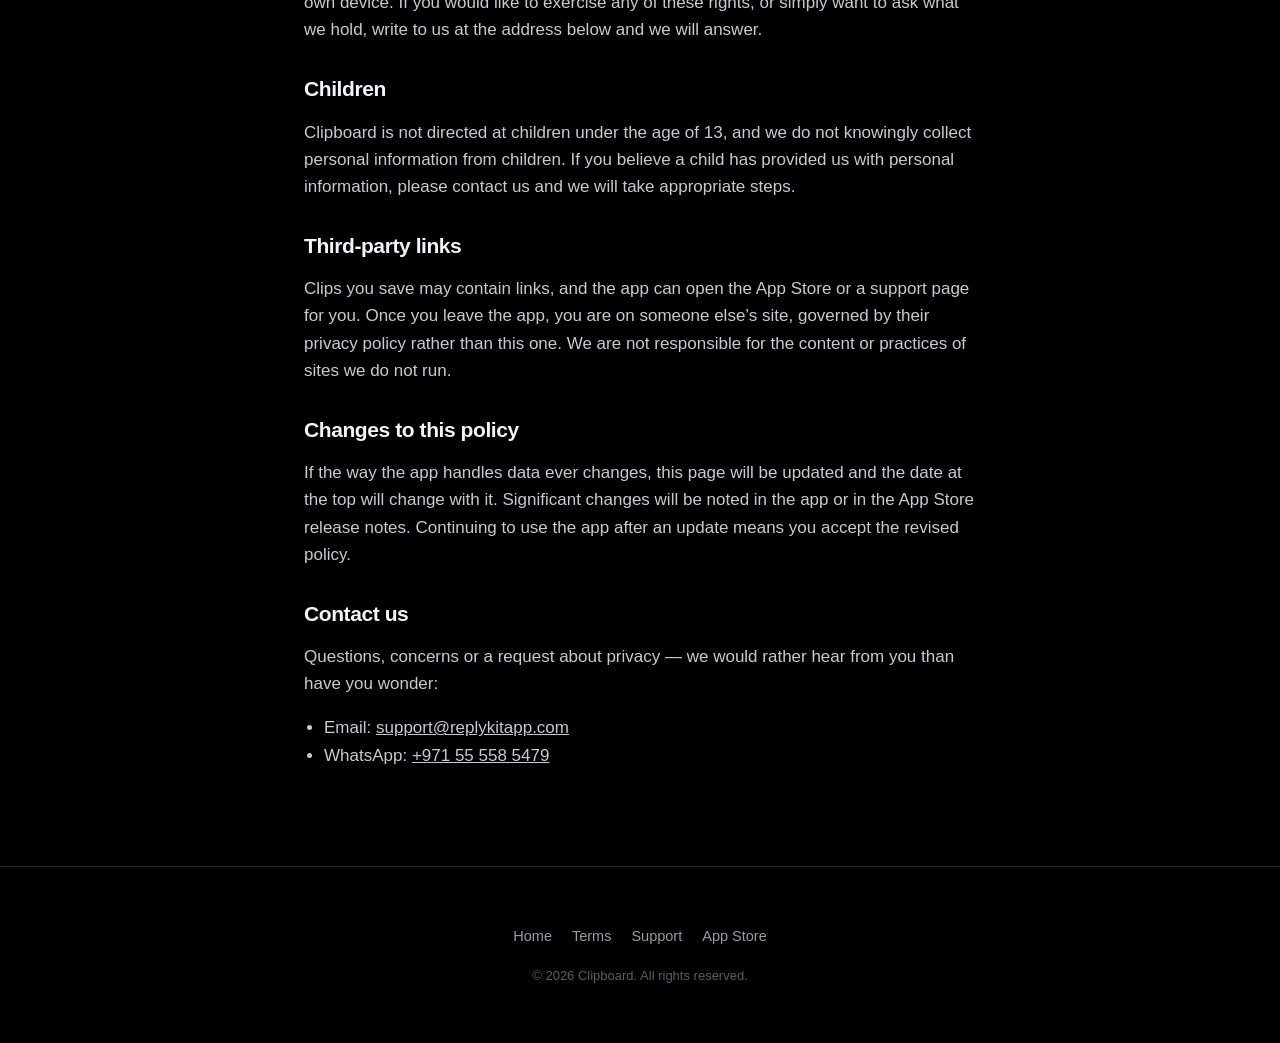
==== commit a64f7df2: "privacy policy" ====
--- a/privacy.html
+++ b/privacy.html
@@ -13,12 +13,12 @@
 
 <header class="nav">
   <a class="brand" href="./"><img src="assets/icon.png" alt=""><span>Clipboard</span></a>
-  <nav><a href="./">Home</a><a href="support.html">Support</a></nav>
+  <nav><a href="./">Home</a><a href="terms.html">Terms</a><a href="support.html">Support</a></nav>
 </header>
 
 <main class="page">
   <h1>Privacy Policy</h1>
-  <p class="updated">Last updated: 26 August 2026</p>
+  <p class="updated">Last updated: 23 October 2026</p>
 
   <p>This policy explains how the Clipboard app for iPhone (“Clipboard”, “the app”, “we”) handles your information. We have tried to write it in plain language rather than legal boilerplate, because the answer is simple and worth being able to read: <strong>your clips stay on your iPhone.</strong></p>
 
@@ -32,6 +32,7 @@
     <li>There is <strong>no account</strong>, no sign-up, no email address and no password. We do not know who you are.</li>
     <li>The keyboard <strong>does not record or transmit anything you type</strong>, in Clipboard or in any other app.</li>
     <li>We do not sell your data, share it with advertisers, or show you ads.</li>
+    <li>Subscriptions and the lifetime purchase are paid through Apple. <strong>We never see your payment details.</strong></li>
   </ul>
 
   <h2>Everything is stored on your device</h2>
@@ -86,8 +87,17 @@
   <h2>Advertising</h2>
   <p>Clipboard contains no advertising, no advertising SDKs and no cross-app tracking. We do not build a profile of you and we have nothing to sell to a data broker. The app does not ask for permission to track you across other companies’ apps or websites, because it does not do so.</p>
 
-  <h2>Purchases</h2>
-  <p>If the app ever offers a paid feature, payment is handled entirely by Apple through the App Store. We never see or receive your card details, billing address or any other payment information.</p>
+  <h2>Subscriptions and purchases</h2>
+  <p>Clipboard is free to download and includes a <strong>3-day free trial</strong> with every feature unlocked. After the trial, you can keep using the app by buying Clipboard Pro as a <strong>yearly subscription</strong> or a one-time <strong>lifetime purchase</strong>. Here is what that means for your data:</p>
+  <ul>
+    <li><strong>The free trial needs no personal information.</strong> To track your trial, the app saves the date it started on your device. That date is not linked to your identity, it stays on your device, and it is used only to work out when the trial ends. Starting the trial needs no account, no email address and no payment details.</li>
+    <li><strong>Apple handles the payment.</strong> Every purchase is made through your Apple ID and processed by Apple through the App Store. We never see or receive your name, card details, billing address, Apple ID or any other payment information.</li>
+    <li><strong>What we can see.</strong> Apple shares only limited, non-identifying transaction information with developers — for example which product was bought, when, in which country, and whether a subscription is active, renewed, cancelled or refunded. We use this only to unlock Pro features, to understand how many people subscribe, and to meet our tax and accounting obligations. It is not linked to the contents of your clips.</li>
+    <li><strong>How Pro is unlocked.</strong> The app asks Apple’s StoreKit system on your device whether your Apple ID owns Clipboard Pro, and unlocks the features if it does. There is no Clipboard account and no sign-in; your purchase is linked to your Apple ID, not to us.</li>
+    <li><strong>Restoring purchases.</strong> When you tap Restore Purchases, the app asks Apple to confirm your existing purchases. No personal information is sent to us.</li>
+    <li><strong>Managing your subscription.</strong> Cancelling, changing or refunding a subscription is done through Apple, in Settings → [your name] → Subscriptions, or at <a href="https://reportaproblem.apple.com">reportaproblem.apple.com</a>. Apple’s handling of your purchase information is governed by <a href="https://www.apple.com/legal/privacy/">Apple’s privacy policy</a>.</li>
+  </ul>
+  <p>Buying Pro does not change anything else in this policy: your clips still stay on your device, and nothing you save or type is sent to us. Pricing, renewal and refund details are set out in our <a href="terms.html">Terms &amp; Conditions</a>.</p>
 
   <h2>Deleting your data</h2>
   <p>You are in control of everything the app holds, at all times, without asking us:</p>
@@ -120,7 +130,7 @@
 </main>
 
 <footer class="footer">
-  <nav><a href="./">Home</a><a href="support.html">Support</a><a href="https://apps.apple.com/app/id6804240016">App Store</a></nav>
+  <nav><a href="./">Home</a><a href="terms.html">Terms</a><a href="support.html">Support</a><a href="https://apps.apple.com/app/id6804240016">App Store</a></nav>
   <p class="copy">© 2026 Clipboard. All rights reserved.</p>
 </footer>
 
